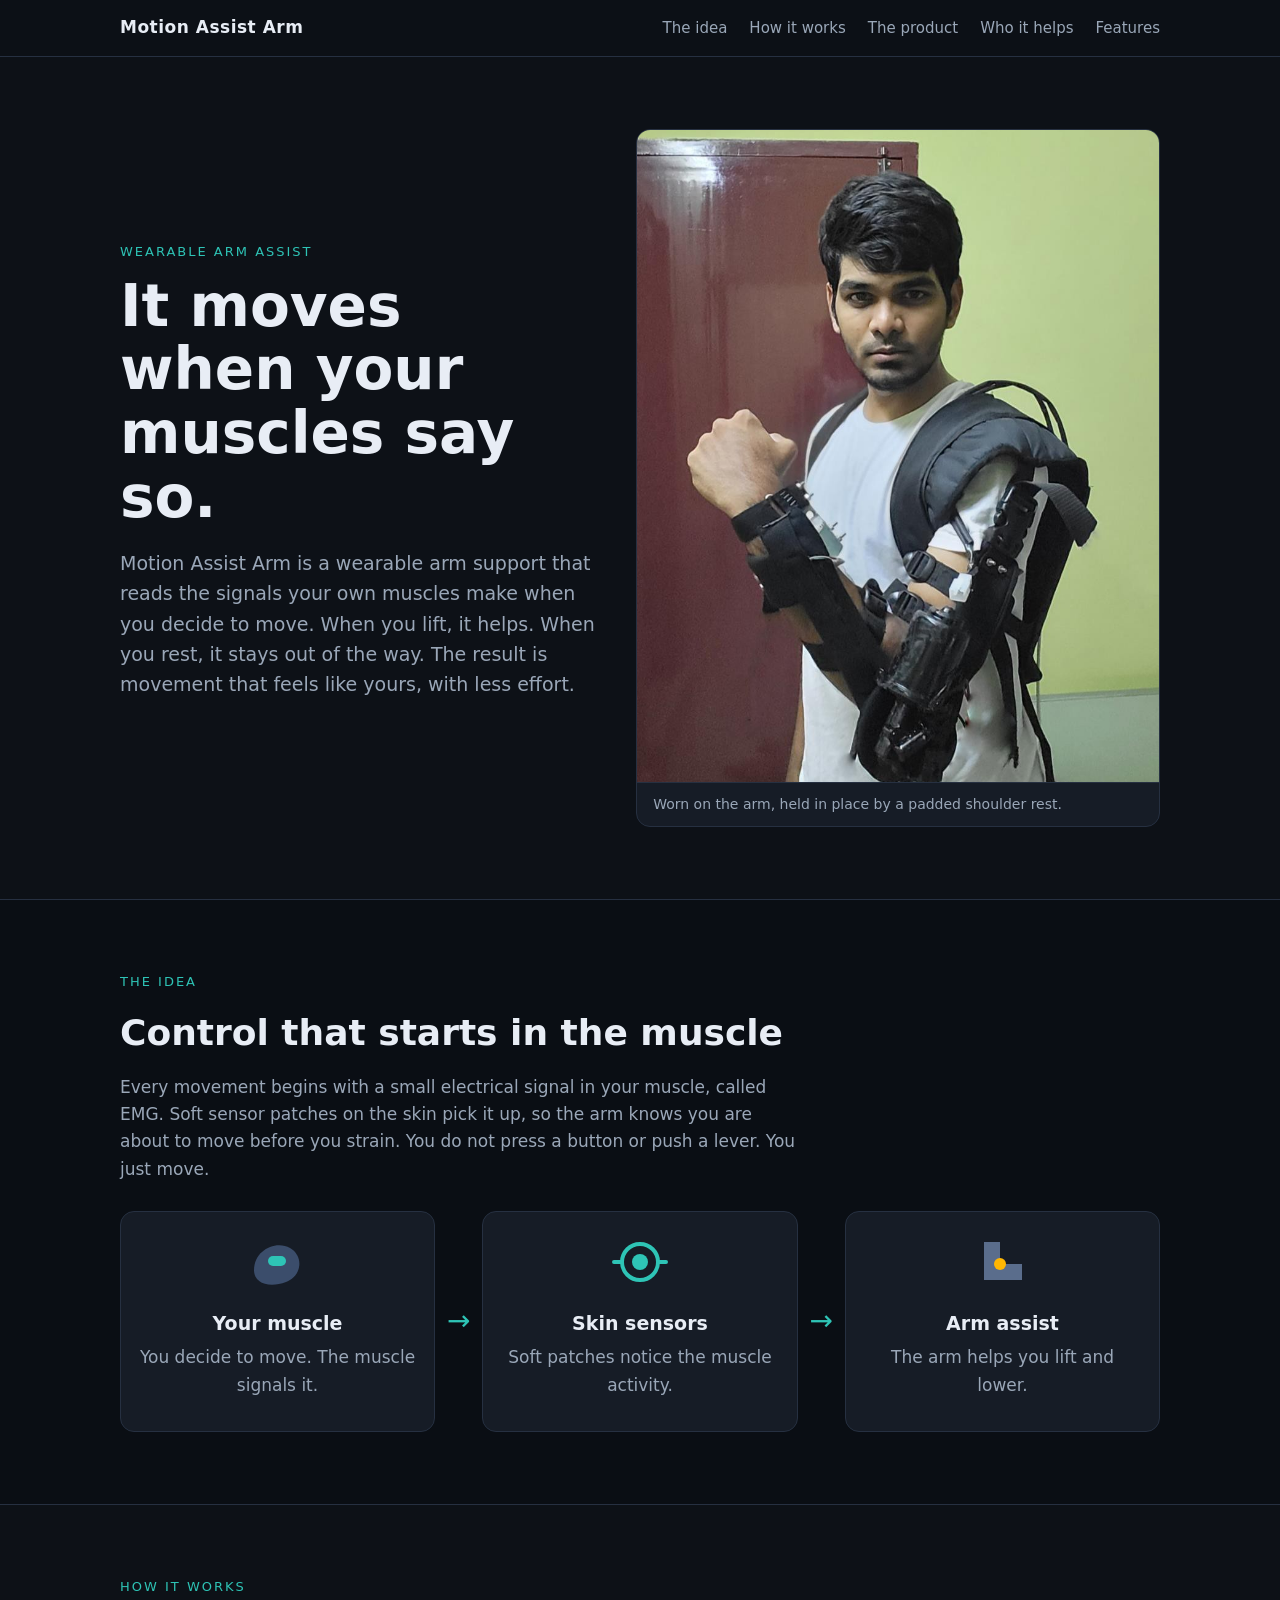
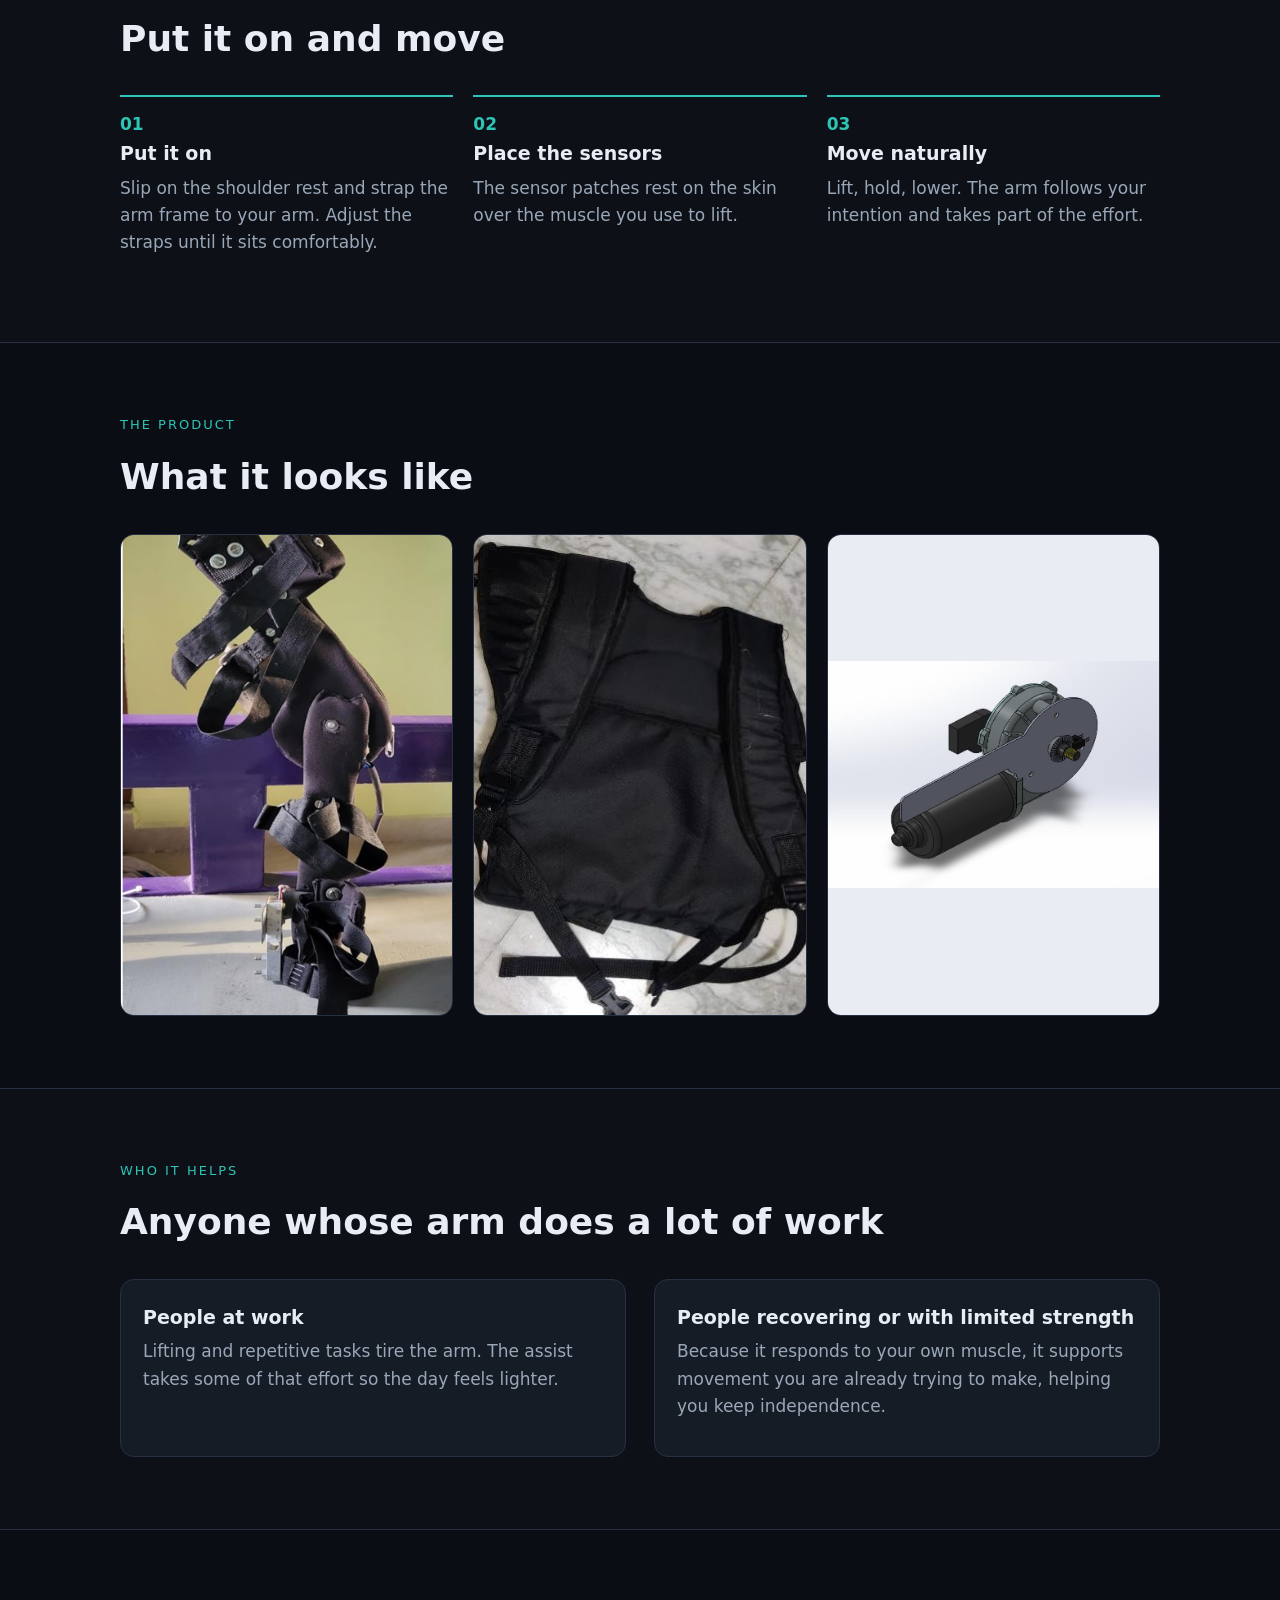
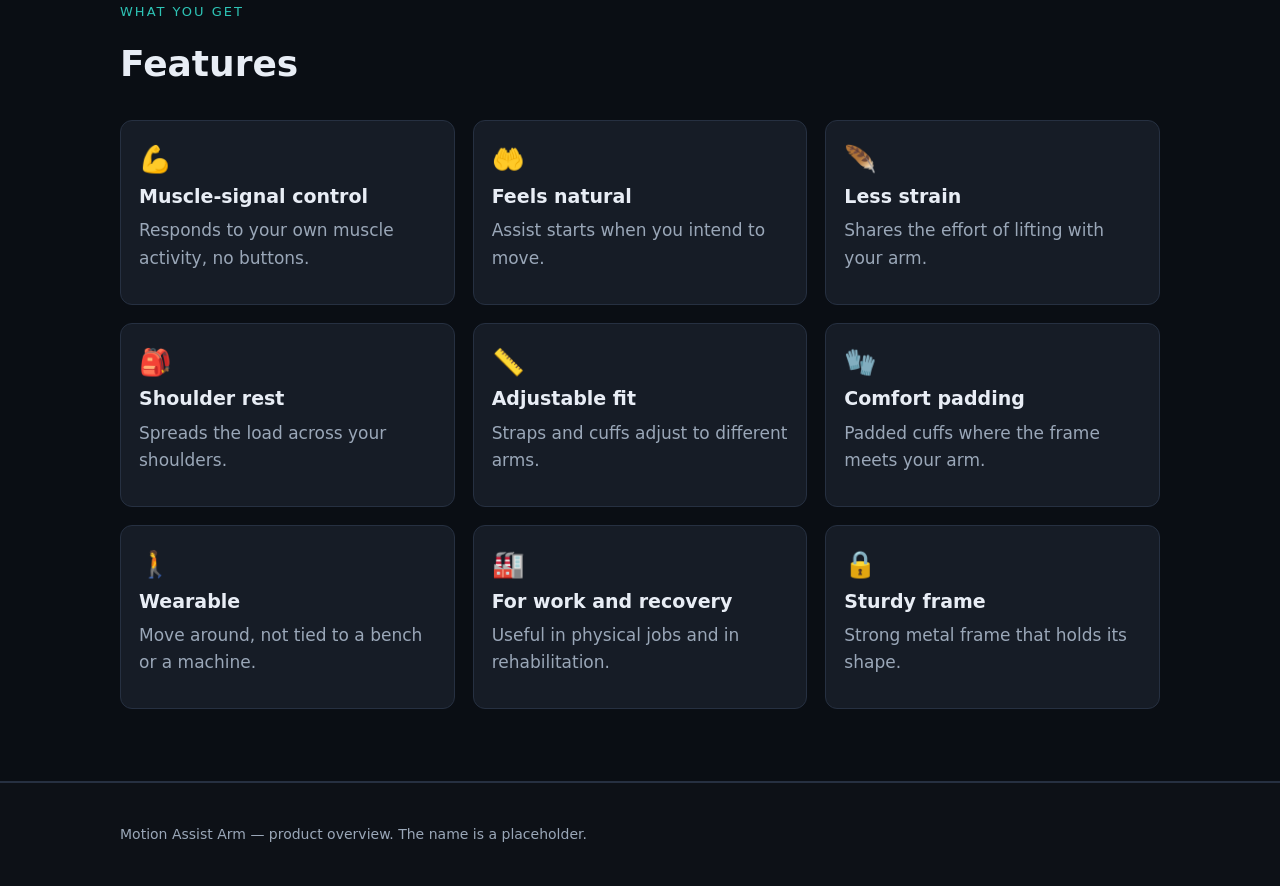
==== exo-site/index.html @ 1e98eab2 "Add scanner gantry and motion assist arm product sites Co-Authored-By: Claude Sonnet 5 <noreply@anth" ====
<!doctype html>
<html lang="en">
<head>
<meta charset="utf-8">
<meta name="viewport" content="width=device-width,initial-scale=1">
<title>Motion Assist Arm</title>
<meta name="description" content="A wearable arm that senses your own muscle signals and helps you move.">
<link rel="stylesheet" href="styles.css">
</head>
<body>

<nav><div class="wrap"><b>Motion Assist Arm</b>
<div><a href="#idea">The idea</a><a href="#how">How it works</a><a href="#product">The product</a><a href="#who">Who it helps</a><a href="#features">Features</a></div></div></nav>

<section><div class="wrap hero">
  <div>
    <div class="eyebrow">Wearable arm assist</div>
    <h1>It moves when your muscles say so.</h1>
    <p>Motion Assist Arm is a wearable arm support that reads the signals your own muscles make when you decide to move. When you lift, it helps. When you rest, it stays out of the way. The result is movement that feels like yours, with less effort.</p>
  </div>
  <figure class="fig" style="margin:0">
    <img src="media/worn.jpg" alt="A person wearing the Motion Assist Arm on the right arm with a padded shoulder rest">
    <div class="cap">Worn on the arm, held in place by a padded shoulder rest.</div>
  </figure>
</div></section>

<section id="idea" class="alt"><div class="wrap">
  <div class="eyebrow">The idea</div>
  <h2>Control that starts in the muscle</h2>
  <p style="max-width:680px">Every movement begins with a small electrical signal in your muscle, called EMG. Soft sensor patches on the skin pick it up, so the arm knows you are about to move before you strain. You do not press a button or push a lever. You just move.</p>
  <div class="flow">
    <div class="node">
      <svg viewBox="0 0 64 64" aria-hidden="true"><path d="M8 40 C8 20 30 10 44 18 C58 26 56 46 40 52 C24 58 8 54 8 40Z" fill="#3b4d6b"/><rect x="22" y="26" width="18" height="10" rx="5" fill="#2ec4b6"/></svg>
      <h3>Your muscle</h3><p>You decide to move. The muscle signals it.</p>
    </div>
    <div class="arrow">→</div>
    <div class="node">
      <svg viewBox="0 0 64 64" aria-hidden="true"><circle cx="32" cy="32" r="18" fill="none" stroke="#2ec4b6" stroke-width="4"/><circle cx="32" cy="32" r="8" fill="#2ec4b6"/><path d="M6 32h8M50 32h8" stroke="#2ec4b6" stroke-width="4" stroke-linecap="round"/></svg>
      <h3>Skin sensors</h3><p>Soft patches notice the muscle activity.</p>
    </div>
    <div class="arrow">→</div>
    <div class="node">
      <svg viewBox="0 0 64 64" aria-hidden="true"><path d="M14 12 L30 12 L30 34 L52 34 L52 50 L14 50Z" fill="#5a6d8c"/><circle cx="30" cy="34" r="6" fill="#ffb703"/></svg>
      <h3>Arm assist</h3><p>The arm helps you lift and lower.</p>
    </div>
  </div>
</div></section>

<section id="how"><div class="wrap">
  <div class="eyebrow">How it works</div>
  <h2>Put it on and move</h2>
  <div class="steps" style="margin-top:28px">
    <div class="step"><h3>Put it on</h3><p>Slip on the shoulder rest and strap the arm frame to your arm. Adjust the straps until it sits comfortably.</p></div>
    <div class="step"><h3>Place the sensors</h3><p>The sensor patches rest on the skin over the muscle you use to lift.</p></div>
    <div class="step"><h3>Move naturally</h3><p>Lift, hold, lower. The arm follows your intention and takes part of the effort.</p></div>
  </div>
</div></section>

<section id="product" class="alt"><div class="wrap">
  <div class="eyebrow">The product</div>
  <h2>What it looks like</h2>
  <div class="gal4">
    <figure class="fig"><img src="media/frame.jpg" alt="The arm frame with padded cuffs and straps"><div class="cap">The arm frame: padded cuffs and adjustable straps.</div></figure>
    <figure class="fig"><img src="media/shoulder-rest.jpg" alt="The padded shoulder rest suit"><div class="cap">The shoulder rest: carries the load across the shoulders.</div></figure>
    <figure class="fig cad"><img src="media/joint-cad-1.jpg" alt="Design render of the elbow assist unit"><div class="cap">The elbow assist unit, design render.</div></figure>
  </div>
</div></section>

<section id="who"><div class="wrap">
  <div class="eyebrow">Who it helps</div>
  <h2>Anyone whose arm does a lot of work</h2>
  <div class="two" style="margin-top:28px">
    <div class="card"><h3>People at work</h3><p>Lifting and repetitive tasks tire the arm. The assist takes some of that effort so the day feels lighter.</p></div>
    <div class="card"><h3>People recovering or with limited strength</h3><p>Because it responds to your own muscle, it supports movement you are already trying to make, helping you keep independence.</p></div>
  </div>
</div></section>

<section id="features" class="alt"><div class="wrap">
  <div class="eyebrow">What you get</div>
  <h2>Features</h2>
  <div class="feats" style="margin-top:28px">
    <div class="feat"><span>💪</span><h3>Muscle-signal control</h3><p>Responds to your own muscle activity, no buttons.</p></div>
    <div class="feat"><span>🤲</span><h3>Feels natural</h3><p>Assist starts when you intend to move.</p></div>
    <div class="feat"><span>🪶</span><h3>Less strain</h3><p>Shares the effort of lifting with your arm.</p></div>
    <div class="feat"><span>🎒</span><h3>Shoulder rest</h3><p>Spreads the load across your shoulders.</p></div>
    <div class="feat"><span>📏</span><h3>Adjustable fit</h3><p>Straps and cuffs adjust to different arms.</p></div>
    <div class="feat"><span>🧤</span><h3>Comfort padding</h3><p>Padded cuffs where the frame meets your arm.</p></div>
    <div class="feat"><span>🚶</span><h3>Wearable</h3><p>Move around, not tied to a bench or a machine.</p></div>
    <div class="feat"><span>🏭</span><h3>For work and recovery</h3><p>Useful in physical jobs and in rehabilitation.</p></div>
    <div class="feat"><span>🔒</span><h3>Sturdy frame</h3><p>Strong metal frame that holds its shape.</p></div>
  </div>
</div></section>

<footer><div class="wrap">Motion Assist Arm — product overview. The name is a placeholder.</div></footer>
</body>
</html>
---- exo-site/styles.css ----
:root{--bg:#0d1117;--panel:#161c26;--line:#263041;--text:#e8edf5;--muted:#9aa7b8;--accent:#2ec4b6;--accent2:#ffb703}
*{box-sizing:border-box}html{scroll-behavior:smooth}
body{margin:0;background:var(--bg);color:var(--text);font:17px/1.6 system-ui,Segoe UI,Roboto,sans-serif}
.wrap{max-width:1080px;margin:0 auto;padding:0 20px}
nav{position:sticky;top:0;background:#0d1117e6;backdrop-filter:blur(8px);border-bottom:1px solid var(--line);z-index:5}
nav .wrap{display:flex;justify-content:space-between;align-items:center;height:56px}
nav b{letter-spacing:.5px}nav a{color:var(--muted);text-decoration:none;margin-left:22px;font-size:15px}nav a:hover{color:var(--text)}
section{padding:72px 0}
h1{font-size:clamp(34px,6vw,58px);line-height:1.1;margin:0 0 18px}
h2{font-size:clamp(26px,4vw,36px);margin:0 0 12px}
h3{margin:0 0 6px;font-size:19px}
p{color:var(--muted);margin:0 0 14px}
.eyebrow{color:var(--accent);font-size:13px;letter-spacing:2px;text-transform:uppercase;margin-bottom:12px}
.hero{display:grid;grid-template-columns:1fr 1.1fr;gap:40px;align-items:center}
.hero p{font-size:19px}
.fig{background:var(--panel);border:1px solid var(--line);border-radius:14px;overflow:hidden;position:relative}
.fig svg,.fig video{display:block;width:100%;height:auto}
.fig video{aspect-ratio:16/10;object-fit:cover;background:#000}
.cap{padding:10px 16px;font-size:14px;color:var(--muted);border-top:1px solid var(--line)}
.two{display:grid;grid-template-columns:1fr 1fr;gap:28px}
.card{background:var(--panel);border:1px solid var(--line);border-radius:14px;padding:22px}
.card .fig{margin-bottom:18px}
.steps{display:grid;grid-template-columns:repeat(3,1fr);gap:20px;counter-reset:s}
.step{border-top:2px solid var(--accent);padding-top:14px}
.step:before{counter-increment:s;content:"0" counter(s);color:var(--accent);font-weight:700}
.feats{display:grid;grid-template-columns:repeat(3,1fr);gap:18px}
.feat{background:var(--panel);border:1px solid var(--line);border-radius:12px;padding:18px}
.feat span{font-size:26px}
.alt{background:#0a0e14;border-block:1px solid var(--line)}
footer{padding:40px 0;color:var(--muted);font-size:14px;border-top:1px solid var(--line)}
/* animations */
@keyframes bridge{0%,100%{transform:translateX(0)}50%{transform:translateX(var(--dx,480px))}}
@keyframes head{0%,100%{transform:translateY(0)}50%{transform:translateY(var(--dy,140px))}}
@keyframes sweep{0%,100%{transform:translateX(-90px)}50%{transform:translateX(90px)}}
@keyframes ring{0%{r:4;opacity:.9}100%{r:26;opacity:0}}
@keyframes blink{50%{opacity:.25}}
.a-bridge{animation:bridge 7s ease-in-out infinite}
.a-head{animation:head 3.5s ease-in-out infinite}
.a-sweep{animation:sweep 3s ease-in-out infinite}
.ring{animation:ring 1.6s ease-out infinite;fill:none;stroke:var(--accent2)}
.ring.r2{animation-delay:.8s}
.blink{animation:blink 1.4s infinite}
@media(max-width:800px){.hero,.two,.steps,.feats{grid-template-columns:1fr}nav a{margin-left:12px}}
@media(prefers-reduced-motion:reduce){*{animation:none!important}}
/* photos and videos */
.fig img{display:block;width:100%;height:100%;object-fit:cover}
.hero .fig img{aspect-ratio:4/5}
.gal{display:grid;grid-template-columns:repeat(3,1fr);gap:20px;margin-top:28px}
.gal .fig{margin:0}
.gal .fig img,.gal .fig video{aspect-ratio:4/5;object-fit:cover}
.gal .wide{grid-column:span 2}
.gal .wide img,.gal .wide video{aspect-ratio:16/10}
.vids{display:grid;grid-template-columns:repeat(2,1fr);gap:20px;margin-top:24px}
.vids .fig video{aspect-ratio:16/10;object-fit:contain}
@media(max-width:800px){.gal,.vids{grid-template-columns:1fr}.gal .wide{grid-column:auto}}
/* videos are silent: hide volume controls */
video::-webkit-media-controls-mute-button,video::-webkit-media-controls-volume-slider,video::-webkit-media-controls-volume-control-container{display:none}
/* exo-site additions */
.flow{display:grid;grid-template-columns:1fr auto 1fr auto 1fr;gap:12px;align-items:center;margin-top:28px}
.flow .node{background:var(--panel);border:1px solid var(--line);border-radius:14px;padding:18px;text-align:center}
.flow .node svg{width:64px;height:64px;margin-bottom:6px}
.flow .arrow{color:var(--accent);font-size:28px}
.gal4{display:grid;grid-template-columns:repeat(3,1fr);gap:20px;margin-top:28px}
.gal4 .fig{margin:0}.gal4 .fig img{aspect-ratio:4/5;object-fit:cover}
.gal4 .cad img{aspect-ratio:16/10;object-fit:contain;background:#e9edf3}
@media(max-width:800px){.flow{grid-template-columns:1fr}.flow .arrow{transform:rotate(90deg);text-align:center}.gal4{grid-template-columns:1fr}}
.hero .fig img{aspect-ratio:4/5;object-position:center 20%}
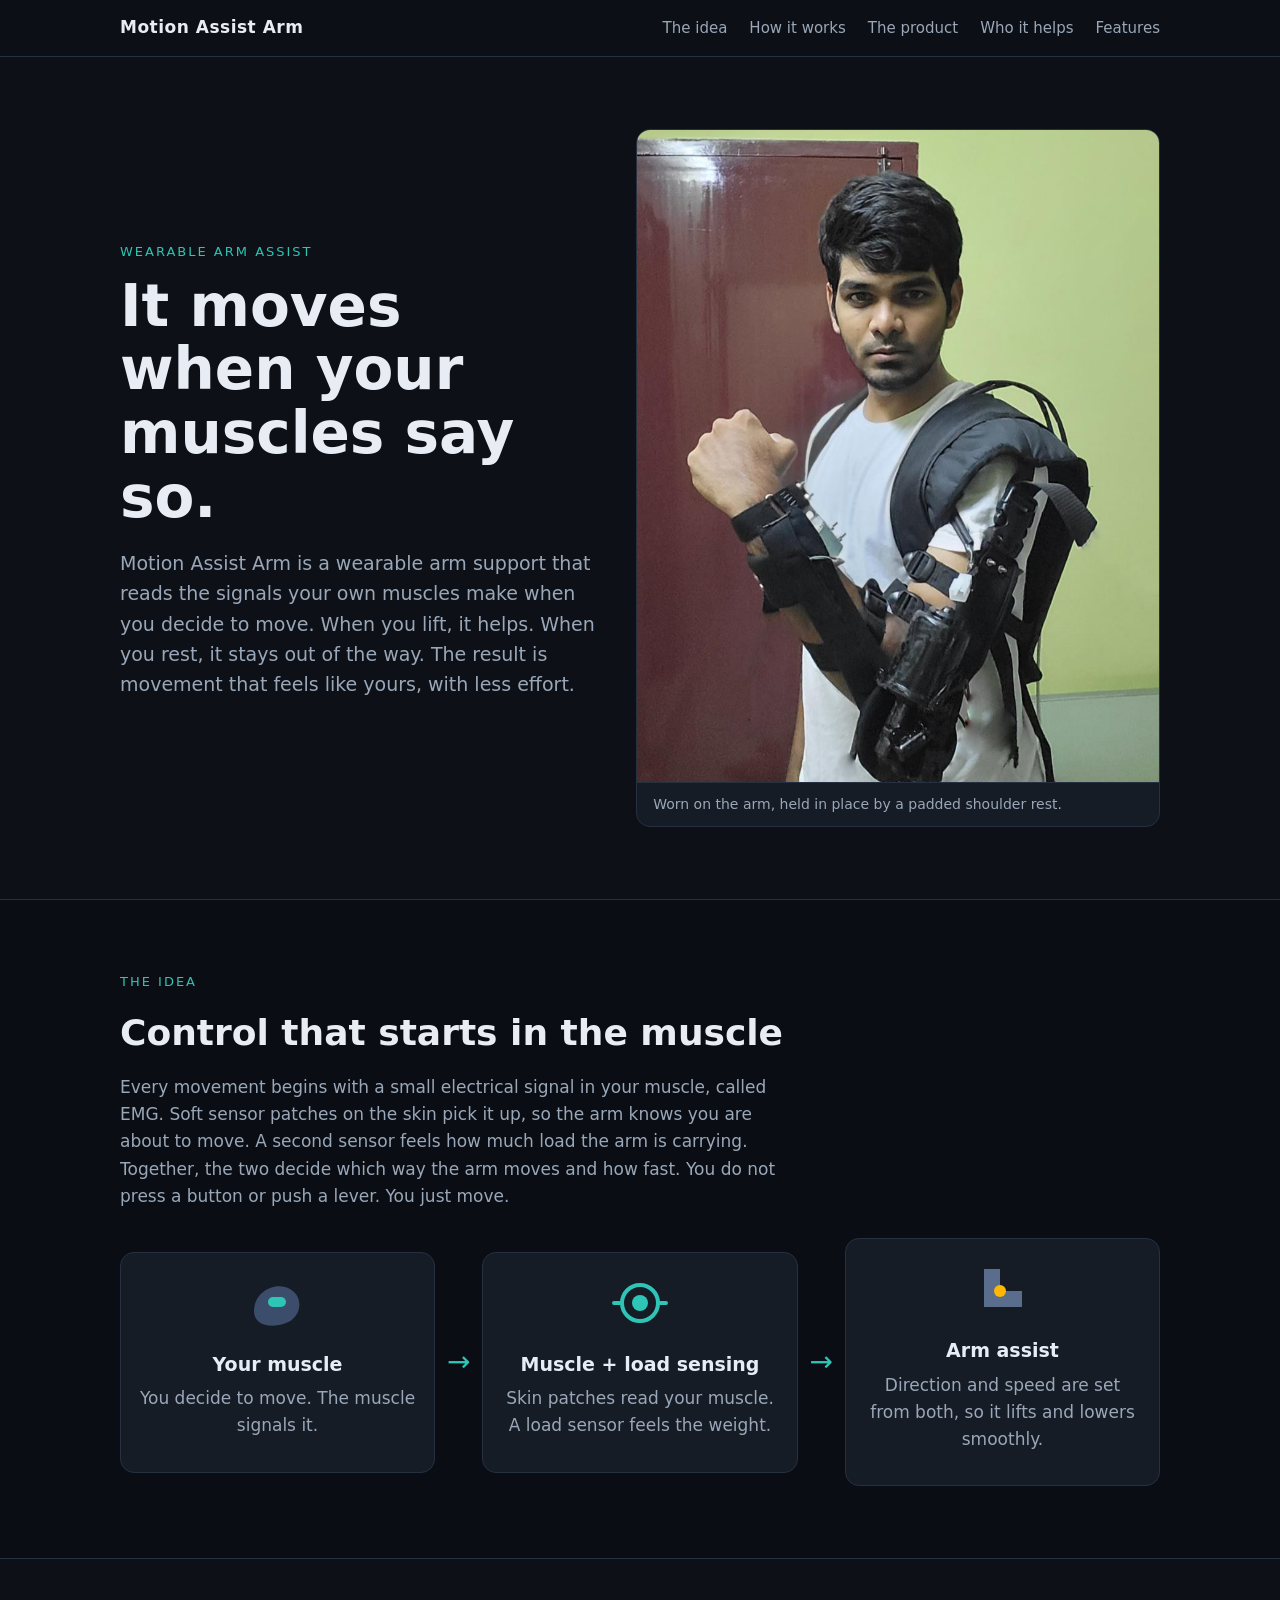
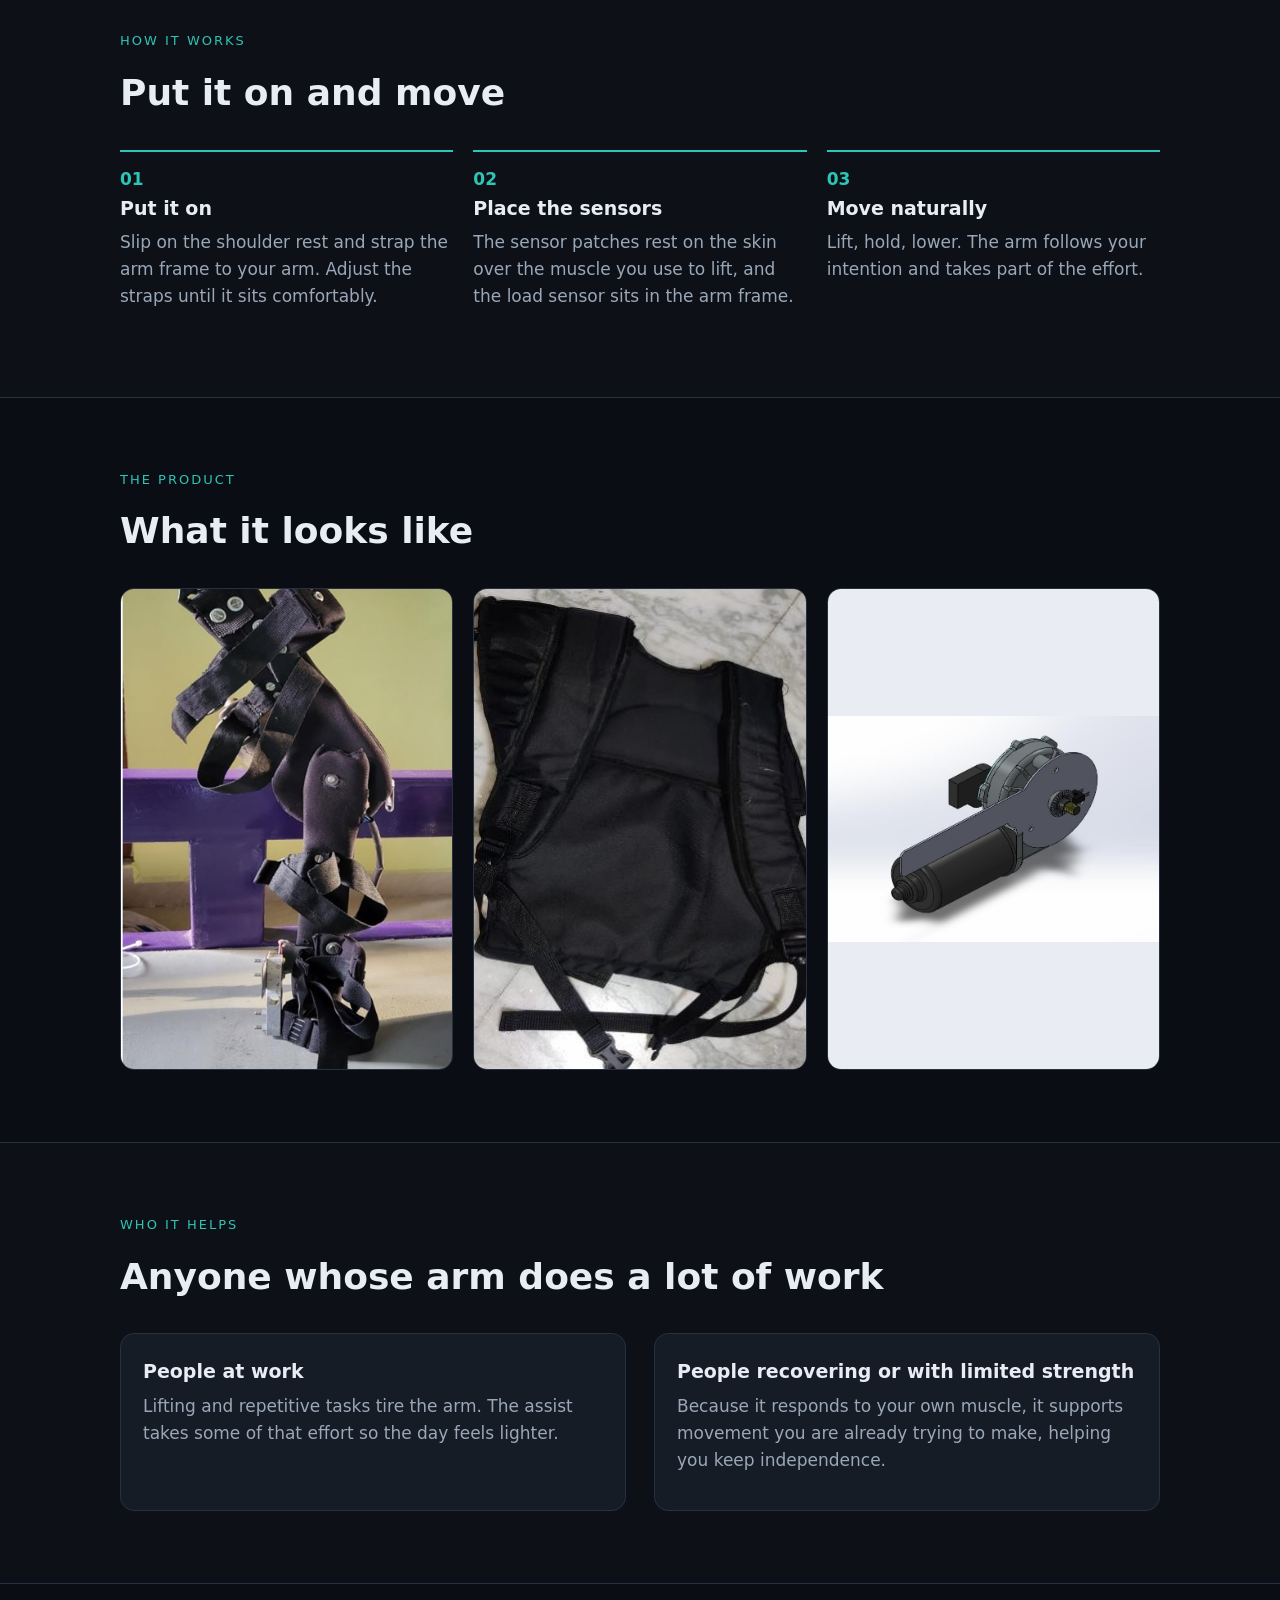
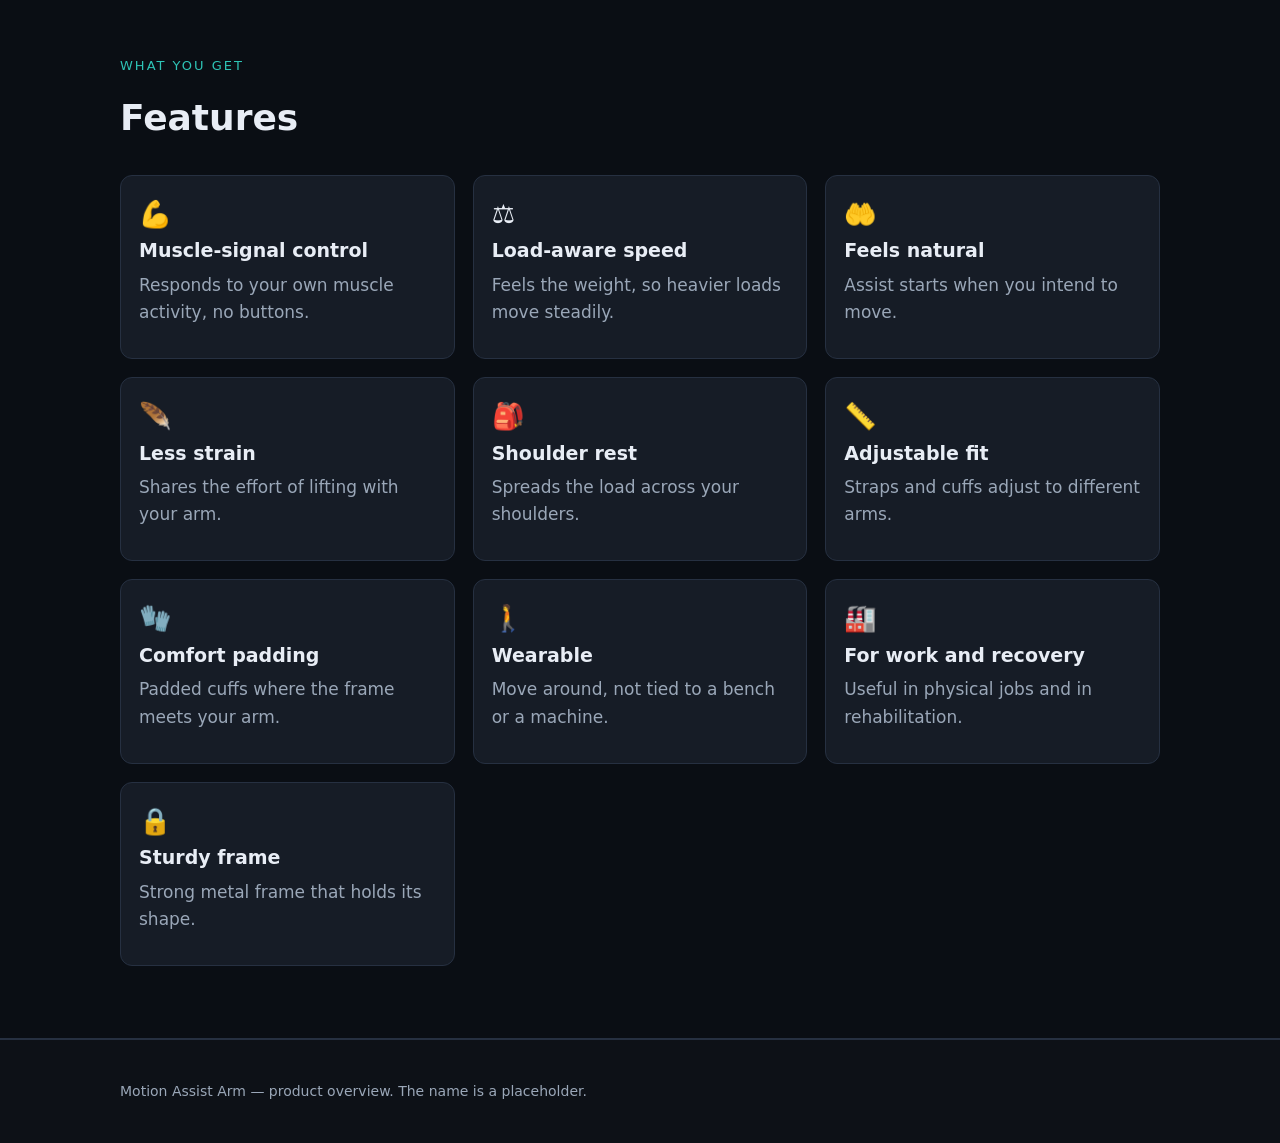
==== commit ce41e4be: "Describe EMG plus load sensing on the exo site Co-Authored-By: Claude Sonnet 5 <noreply@anthropic.co" ====
--- a/exo-site/index.html
+++ b/exo-site/index.html
@@ -27,7 +27,7 @@
 <section id="idea" class="alt"><div class="wrap">
   <div class="eyebrow">The idea</div>
   <h2>Control that starts in the muscle</h2>
-  <p style="max-width:680px">Every movement begins with a small electrical signal in your muscle, called EMG. Soft sensor patches on the skin pick it up, so the arm knows you are about to move before you strain. You do not press a button or push a lever. You just move.</p>
+  <p style="max-width:680px">Every movement begins with a small electrical signal in your muscle, called EMG. Soft sensor patches on the skin pick it up, so the arm knows you are about to move. A second sensor feels how much load the arm is carrying. Together, the two decide which way the arm moves and how fast. You do not press a button or push a lever. You just move.</p>
   <div class="flow">
     <div class="node">
       <svg viewBox="0 0 64 64" aria-hidden="true"><path d="M8 40 C8 20 30 10 44 18 C58 26 56 46 40 52 C24 58 8 54 8 40Z" fill="#3b4d6b"/><rect x="22" y="26" width="18" height="10" rx="5" fill="#2ec4b6"/></svg>
@@ -36,12 +36,12 @@
     <div class="arrow">→</div>
     <div class="node">
       <svg viewBox="0 0 64 64" aria-hidden="true"><circle cx="32" cy="32" r="18" fill="none" stroke="#2ec4b6" stroke-width="4"/><circle cx="32" cy="32" r="8" fill="#2ec4b6"/><path d="M6 32h8M50 32h8" stroke="#2ec4b6" stroke-width="4" stroke-linecap="round"/></svg>
-      <h3>Skin sensors</h3><p>Soft patches notice the muscle activity.</p>
+      <h3>Muscle + load sensing</h3><p>Skin patches read your muscle. A load sensor feels the weight.</p>
     </div>
     <div class="arrow">→</div>
     <div class="node">
       <svg viewBox="0 0 64 64" aria-hidden="true"><path d="M14 12 L30 12 L30 34 L52 34 L52 50 L14 50Z" fill="#5a6d8c"/><circle cx="30" cy="34" r="6" fill="#ffb703"/></svg>
-      <h3>Arm assist</h3><p>The arm helps you lift and lower.</p>
+      <h3>Arm assist</h3><p>Direction and speed are set from both, so it lifts and lowers smoothly.</p>
     </div>
   </div>
 </div></section>
@@ -51,7 +51,7 @@
   <h2>Put it on and move</h2>
   <div class="steps" style="margin-top:28px">
     <div class="step"><h3>Put it on</h3><p>Slip on the shoulder rest and strap the arm frame to your arm. Adjust the straps until it sits comfortably.</p></div>
-    <div class="step"><h3>Place the sensors</h3><p>The sensor patches rest on the skin over the muscle you use to lift.</p></div>
+    <div class="step"><h3>Place the sensors</h3><p>The sensor patches rest on the skin over the muscle you use to lift, and the load sensor sits in the arm frame.</p></div>
     <div class="step"><h3>Move naturally</h3><p>Lift, hold, lower. The arm follows your intention and takes part of the effort.</p></div>
   </div>
 </div></section>
@@ -80,6 +80,7 @@
   <h2>Features</h2>
   <div class="feats" style="margin-top:28px">
     <div class="feat"><span>💪</span><h3>Muscle-signal control</h3><p>Responds to your own muscle activity, no buttons.</p></div>
+    <div class="feat"><span>⚖️</span><h3>Load-aware speed</h3><p>Feels the weight, so heavier loads move steadily.</p></div>
     <div class="feat"><span>🤲</span><h3>Feels natural</h3><p>Assist starts when you intend to move.</p></div>
     <div class="feat"><span>🪶</span><h3>Less strain</h3><p>Shares the effort of lifting with your arm.</p></div>
     <div class="feat"><span>🎒</span><h3>Shoulder rest</h3><p>Spreads the load across your shoulders.</p></div>
